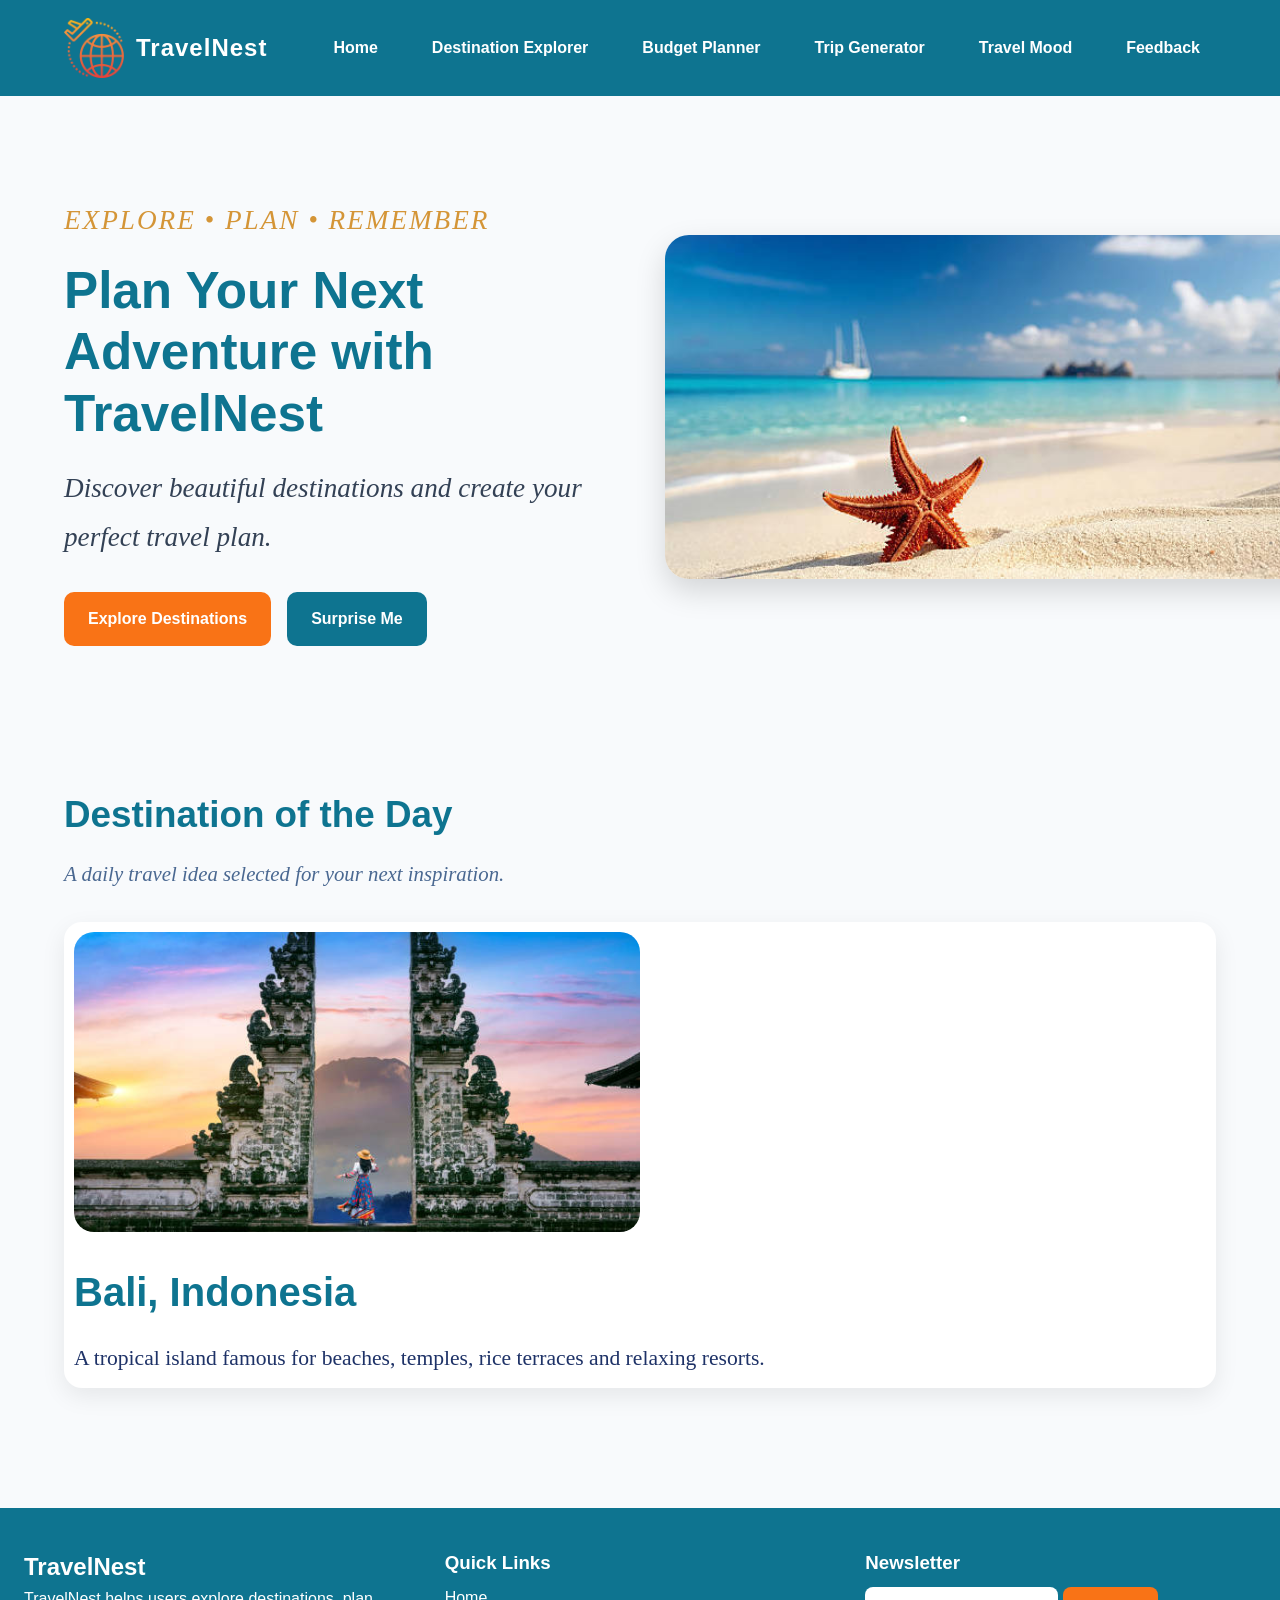
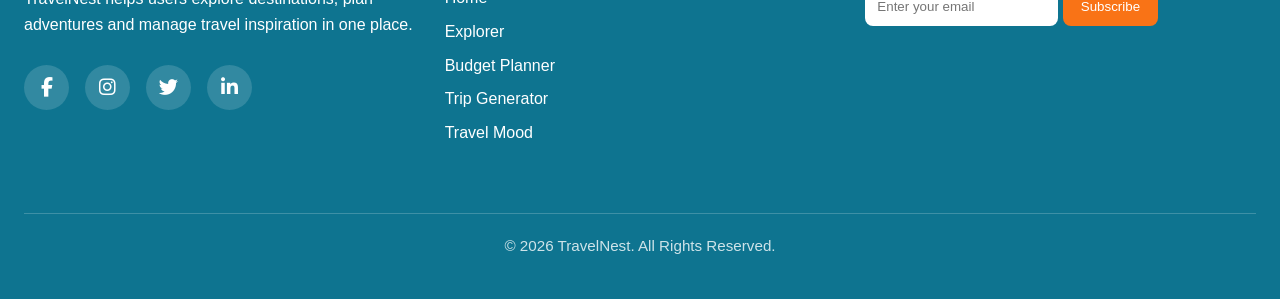
==== index.html @ eb11bd25 "Add files via upload" ====
<!DOCTYPE html>
<html lang="en">

<head>
  <meta charset="UTF-8">
  <meta name="viewport" content="width=device-width, initial-scale=1.0">

  <title>TravelNest | Home</title>

  <!-- CSS -->
  <link rel="stylesheet" href="css/style.css">
  <link
  rel="stylesheet"
  href="https://cdnjs.cloudflare.com/ajax/libs/font-awesome/6.5.1/css/all.min.css"
/>

  <!-- Favicon -->
  <link rel="icon" href="icons/favicon.ico">

  <!-- PWA -->
  <link rel="manifest" href="manifest.json">
</head>

<body>

  <!-- Header -->
  <header class="site-header">

    <nav class="navbar">

      <!-- Logo -->
      <a href="index.html" class="logo">
  <img src="images/logo.png" alt="TravelNest Logo" >
  <span>TravelNest</span>
</a>

      <!-- Hamburger Button -->
      <button class="menu-toggle" id="menuToggle">
        ☰
      </button>

      <!-- Navigation Links -->
      <ul class="nav-links" id="navLinks">

        <li>
          <a href="index.html">Home</a>
        </li>

        <li>
          <a href="explorer.html">Destination Explorer</a>
        </li>

        <li>
          <a href="budget.html">Budget Planner</a>
        </li>

        <li>
          <a href="generator.html">Trip Generator</a>
        </li>

        <li>
          <a href="mood.html">Travel Mood</a>
        </li>

        <li>
          <a href="feedback.html">Feedback</a>
        </li>

      </ul>

    </nav>

  </header>

  <!-- Main Content -->
  <main>
    <section class="hero reveal">
  <article class="hero-text">
    <p class="eyebrow">Explore • Plan • Remember</p>

    <h1>Plan Your Next Adventure with TravelNest</h1>

    <p id="quoteText">
      Discover beautiful destinations and create your perfect travel plan.
    </p>

    <div class="hero-buttons">
      <a href="explorer.html" class="btn">Explore Destinations</a>
      <a href="generator.html" class="btn btn-secondary">Surprise Me</a>
    </div>
  </article>

  <article class="hero-image">
    <img src="images/hero-travel.jpg" alt="Beautiful beach travel destination">
  </article>
</section>

<section class="section reveal">
  <h2>Destination of the Day</h2>
  <p class="section-intro">
    A daily travel idea selected for your next inspiration.
  </p>

  <article class="feature-card" id="destinationOfDay">
    <h3>Loading destination...</h3>
    <p>Please wait...</p>
  </article>
</section>

  </main>

  <!-- Footer -->
  <footer class="site-footer">

    <!-- About -->
    <section>

      <h2>TravelNest</h2>

      <p>
        TravelNest helps users explore destinations,
        plan adventures and manage travel inspiration
        in one place.
      </p>
      <div class="social-icons">

  <a href="#">
    <i class="fab fa-facebook-f"></i>
  </a>

  <a href="#">
    <i class="fab fa-instagram"></i>
  </a>

  <a href="#">
    <i class="fab fa-twitter"></i>
  </a>

  <a href="#">
    <i class="fab fa-linkedin-in"></i>
  </a>

</div>

    </section>

    <!-- Quick Links -->
    <section>

      <h3>Quick Links</h3>

      <a href="index.html">Home</a>
      <a href="explorer.html">Explorer</a>
      <a href="budget.html">Budget Planner</a>
      <a href="generator.html">Trip Generator</a>
      <a href="mood.html">Travel Mood</a>

    </section>

    <!-- Newsletter -->
    <section>

      <h3>Newsletter</h3>

      <form id="newsletterForm">

        <input
          type="email"
          id="newsletterEmail"
          placeholder="Enter your email"
        >

        <button type="submit">
          Subscribe
        </button>

      </form>

      <p id="newsletterMessage"></p>

    </section>
    <div class="footer-bottom">

  <p>
    © 2026 TravelNest. All Rights Reserved.
  </p>

</div>

  </footer>

  <!-- JavaScript -->
  <script src="js/main.js"></script>

</body>

</html>
---- css/style.css ----
:root {
  --primary: #0e7490;
  --secondary: #38bdf8;
  --accent: #f97316;
  --background: #f8fafc;
  --text: #1e293b;
  --white: #ffffff;
  --sand: #fef3c7;
}

* {
  margin: 0;
  padding: 0;
  box-sizing: border-box;
}

body {
  font-family: Arial, sans-serif;
  background: var(--background);
  color: var(--text);
  line-height: 1.6;
}

a {
  text-decoration: none;
}

.site-header {
  background: var(--primary);
  position: sticky;
  top: 0;
  z-index: 1000;
}

.navbar {
  max-width: 1200px;
  margin: auto;
  padding: 18px 24px;
  display: flex;
  justify-content: space-between;
  align-items: center;
}

.logo {
  color: var(--white);
  font-size: 1.5rem;
  font-weight: bold;
}

.nav-links {
  list-style: none;
  display: flex;
  gap: 22px;
}
.nav-links a {
  color: var(--white);

  font-weight: 600;

  padding: 10px 16px;

  border-radius: 10px;

  transition: 0.3s ease;
}
.nav-links a:hover {
  background: rgba(255, 255, 255, 0.15);

  color: #dda824;

  transform: translateY(-3px);

  box-shadow: 0 6px 14px rgba(0,0,0,0.15);
}

.menu-toggle {
  display: none;
  background: none;
  border: none;
  color: var(--white);
  font-size: 1.8rem;
  cursor: pointer;
}

.site-footer {
  margin-top: 60px;
  background: var(--primary);
  color: var(--white);
  padding: 40px 24px;
  display: grid;
  grid-template-columns: repeat(3, 1fr);
  gap: 30px;
}

.site-footer a {
  display: block;
  color: var(--white);
  margin: 8px 0;
}

.site-footer input {
  padding: 12px;
  border: none;
  border-radius: 8px;
  margin-top: 10px;
}

.site-footer button {
  padding: 12px 18px;
  border: none;
  border-radius: 8px;
  background: var(--accent);
  color: var(--white);
  cursor: pointer;
  margin-top: 10px;
}

#newsletterMessage {
  margin-top: 10px;
  color: var(--sand);
}

@media (max-width: 768px) {
  .menu-toggle {
    display: block;
  }

  .nav-links {
    display: none;
    position: absolute;
    top: 70px;
    right: 0;
    background: var(--primary);
    width: 100%;
    flex-direction: column;
    text-align: center;
    padding: 20px;
  }

  .nav-links.show {
    display: flex;
  }

  .site-footer {
    grid-template-columns: 1fr;
  }
}
/* HERO SECTION */

.hero {
  max-width: 1200px;
  margin: auto;
  padding: 80px 24px;
  display: grid;
  grid-template-columns: 1fr 1fr;
  gap: 50px;
  align-items: center;
}

.eyebrow {
  color: #d49537 !important;

  font-size: 1.9rem;

  font-weight: bold;

  margin-bottom: 15px;

  letter-spacing: 2px;

  text-transform: uppercase;
}


.hero-text h1 {
  font-size: 3.2rem;
  line-height: 1.2;
  color: var(--primary);
}
.hero-text p {
  margin-top: 20px;

  font-size: 1.7rem;

  font-family: Georgia, serif;

  font-style: italic;

  font-weight: 500;

  line-height: 1.8;

  color: #334155;
}


.hero-buttons {
  margin-top: 30px;
  display: flex;
  gap: 16px;
  flex-wrap: wrap;
}

.btn {
  display: inline-block;
  padding: 14px 24px;
  border-radius: 10px;
  background: var(--accent);
  color: var(--white);
  font-weight: bold;
  transition: 0.3s;
}

.btn:hover {
  transform: translateY(-5px);
  opacity: 0.9;
}

.btn-secondary {
  background: var(--primary);
}

.hero-image img {
  width: 140%;
  max-width: 670px;
  border-radius: 24px;
  box-shadow: 0 12px 30px rgba(0, 0, 0, 0.15);
  animation: floatImage 4s ease-in-out infinite;
}

/* DESTINATION SECTION */

.section {
  max-width: 1200px;
  margin: auto;
  padding: 60px 24px;
}

.section h2 {
  font-size: 2.3rem;
  color: var(--primary);
  margin-bottom: 10px;
}

.section-intro {
  margin-bottom: 30px;
  font-size: 1.3rem;

  font-family: Georgia, serif;

  font-style: italic;

  color: #4a6891;

  line-height: 1.8;
}

.feature-card {
  background: var(--white);
  padding: 10px;
  border-radius: 18px;
  box-shadow: 0 8px 25px rgba(0, 0, 0, 0.08);
  transition: 0.3s;
}

.feature-card:hover {
  transform: translateY(-6px);
}

/* ANIMATIONS */

@keyframes floatImage {
  0% {
    transform: translateY(0px);
  }

  50% {
    transform: translateY(-10px);
  }

  100% {
    transform: translateY(0px);
  }
}

/* MOBILE RESPONSIVE */

@media (max-width: 768px) {

  .hero {
    grid-template-columns: 1fr;
    text-align: center;
    padding: 60px 20px;
  }

  .hero-text h1 {
    font-size: 2.3rem;
  }

  .hero-buttons {
    justify-content: center;
  }

}
/* PAGE HERO */

.page-hero {
  background: linear-gradient(
      rgba(0, 0, 0, 0.45),
      rgba(0, 0, 0, 0.45)
    ),
    url("../images/explorer-banner.jpg");

  background-size: cover;
  background-position: center;

  color: var(--white);

  text-align: center;

  padding: 100px 20px;
}

.page-hero h1 {
  font-size: 3rem;
  margin-bottom: 15px;
}

.page-hero p {
  font-size: 1.1rem;
}

/* FILTER SECTION */

.filter-section {
  max-width: 1200px;

  margin: 40px auto;

  padding: 0 24px;

  display: grid;

  grid-template-columns: 2fr 1fr;

  gap: 20px;
}

.filter-section input,
.filter-section select {
  padding: 16px;

  border-radius: 12px;

  border: 1px solid #d1d5db;

  font-size: 1rem;
}

/* DESTINATION GRID */

.destination-grid {
  max-width: 1200px;

  margin: auto;

  padding: 20px 24px 60px;

  display: grid;

  grid-template-columns: repeat(auto-fit, minmax(260px, 1fr));

  gap: 30px;
}

/* DESTINATION CARD */

.destination-card {
  background: var(--white);

  border-radius: 18px;

  overflow: hidden;

  box-shadow: 0 8px 20px rgba(0, 0, 0, 0.08);

  transition: 0.3s;
}

.destination-card:hover {
  transform: translateY(-8px);
}

.destination-card img {
  width: 100%;

  height: 220px;

  object-fit: cover;
}

.destination-card-content {
  padding: 20px;
}

.destination-card-content h3 {
  color: var(--primary);

  margin-bottom: 10px;
}

.destination-card-content button {
  margin-top: 15px;

  padding: 12px 18px;

  border: none;

  border-radius: 10px;

  background: var(--accent);

  color: var(--white);

  cursor: pointer;

  transition: 0.3s;
}

.destination-card-content button:hover {
  opacity: 0.9;
}

/* MODAL */

.modal {
  position: fixed;

  inset: 0;

  background: rgba(0, 0, 0, 0.6);

  display: none;

  justify-content: center;

  align-items: center;

  padding: 20px;

  z-index: 2000;
}

.show-modal {
  display: flex;
}

.modal-content {
  background: var(--white);

  width: 100%;

  max-width: 700px;

  border-radius: 20px;

  padding: 30px;

  position: relative;

  animation: modalFade 0.3s ease;
}

.close-modal {
  position: absolute;

  top: 15px;

  right: 20px;

  border: none;

  background: none;

  font-size: 2rem;

  cursor: pointer;
}

.modal-content h2 {
  color: var(--primary);

  margin-bottom: 15px;
}

.modal-content h3 {
  margin-top: 25px;

  margin-bottom: 10px;

  color: var(--accent);
}

.modal-content ul {
  padding-left: 20px;
}

.modal-content table {
  width: 100%;

  border-collapse: collapse;

  margin-top: 15px;
}

.modal-content th,
.modal-content td {
  border: 1px solid #d1d5db;

  padding: 12px;

  text-align: left;
}

.modal-content th {
  background: var(--primary);

  color: var(--white);
}

/* MODAL ANIMATION */

@keyframes modalFade {
  from {
    transform: scale(0.9);

    opacity: 0;
  }

  to {
    transform: scale(1);

    opacity: 1;
  }
}

/* MOBILE */

@media (max-width: 768px) {

  .page-hero h1 {
    font-size: 2.2rem;
  }

  .filter-section {
    grid-template-columns: 1fr;
  }

}
/* BUDGET PAGE */

.budget-banner {
  background:
    linear-gradient(
      rgba(0,0,0,0.45),
      rgba(0,0,0,0.45)
    ),
    url("../images/budget-banner.jpg");

  background-size: cover;
  background-position: center;
}

.budget-section {
  max-width: 1200px;

  margin: auto;

  padding: 60px 24px;

  display: grid;

  grid-template-columns: 1fr 1fr;

  gap: 40px;
}

.budget-card,
.budget-results {
  background: var(--white);

  padding: 35px;

  border-radius: 20px;

  box-shadow: 0 8px 20px rgba(0,0,0,0.08);
}

.budget-card h2,
.budget-results h2 {
  margin-bottom: 25px;

  color: var(--primary);
}

.budget-card form {
  display: flex;

  flex-direction: column;

  gap: 18px;
}

.budget-card label {
  font-weight: bold;
}

.budget-card input {
  padding: 14px;

  border-radius: 10px;

  border: 1px solid #d1d5db;

  font-size: 1rem;
}

#budgetOutput {
  margin-bottom: 25px;

  line-height: 1.8;
}

/* PROGRESS BAR */

.progress-container {
  width: 100%;

  height: 24px;

  background: #e5e7eb;

  border-radius: 20px;

  overflow: hidden;
}

.progress-bar {
  width: 0;

  height: 100%;

  background: var(--accent);

  transition: 0.5s;
}

/* MOBILE */

@media (max-width: 768px) {

  .budget-section {
    grid-template-columns: 1fr;
  }

}
/* GENERATOR PAGE */

.generator-banner {
  background:
    linear-gradient(rgba(0,0,0,0.45), rgba(0,0,0,0.45)),
    url("../images/generator-banner.jpg");
  background-size: cover;
  background-position: center;
}

.generator-section {
  max-width: 1200px;
  margin: auto;
  padding: 60px 24px;
  display: grid;
  grid-template-columns: 1fr 1fr;
  gap: 40px;
}

.generator-card,
.generator-result {
  background: var(--white);
  padding: 35px;
  border-radius: 20px;
  box-shadow: 0 8px 20px rgba(0,0,0,0.08);
}

.generator-card h2,
.generator-result h2 {
  color: var(--primary);
  margin-bottom: 25px;
}

.generator-card form {
  display: flex;
  flex-direction: column;
  gap: 18px;
}

.generator-card label {
  font-weight: bold;
}

.generator-card select {
  padding: 14px;
  border-radius: 10px;
  border: 1px solid #d1d5db;
  font-size: 1rem;
}

.generator-result img {
  width: 100%;
  height: 230px;
  object-fit: cover;
  border-radius: 16px;
  margin-bottom: 18px;
}

.result-animation {
  animation: popResult 0.4s ease;
}

@keyframes popResult {
  from {
    transform: scale(0.95);
    opacity: 0;
  }

  to {
    transform: scale(1);
    opacity: 1;
  }
}

.wishlist-list {
  display: grid;
  grid-template-columns: repeat(auto-fit, minmax(220px, 1fr));
  gap: 20px;
}

.wishlist-item {
  background: var(--white);
  padding: 20px;
  border-radius: 16px;
  box-shadow: 0 6px 16px rgba(0,0,0,0.08);
}

.wishlist-item h3 {
  color: var(--primary);
}

@media (max-width: 768px) {
  .generator-section {
    grid-template-columns: 1fr;
  }
}
/* TRAVEL MOOD PAGE */

.mood-banner {
  background:
    linear-gradient(rgba(0,0,0,0.45), rgba(0,0,0,0.45)),
    url("../images/mood-banner.jpg");
  background-size: cover;
  background-position: center 42%;
}

.mood-section {
  max-width: 1200px;
  margin: auto;
  padding: 60px 24px;
  display: grid;
  grid-template-columns: 1fr 1fr;
  gap: 40px;
}

.mood-card {
  background: var(--white);
  padding: 35px;
  border-radius: 20px;
  box-shadow: 0 8px 20px rgba(0,0,0,0.08);
}

.mood-card h2 {
  color: var(--primary);
  margin-bottom: 15px;
}

.sound-buttons {
  margin: 25px 0;
  display: flex;
  gap: 14px;
  flex-wrap: wrap;
}

#tripStatusForm {
  display: flex;
  flex-direction: column;
  gap: 18px;
}

#tripStatusForm label {
  font-weight: bold;
}

#tripStatusForm input,
#tripStatusForm select {
  padding: 14px;
  border-radius: 10px;
  border: 1px solid #d1d5db;
}

.tracker-list {
  display: grid;
  grid-template-columns: repeat(auto-fit, minmax(220px, 1fr));
  gap: 20px;
}

.tracker-item {
  background: var(--white);
  padding: 20px;
  border-radius: 16px;
  box-shadow: 0 6px 16px rgba(0,0,0,0.08);
}

.tracker-item h3 {
  color: var(--primary);
}

@media (max-width: 768px) {
  .mood-section {
    grid-template-columns: 1fr;
  }
}
/* FEEDBACK PAGE */

.feedback-banner {
  background:
    linear-gradient(rgba(0,0,0,0.45), rgba(0,0,0,0.45)),
    url("../images/feedback-banner.jpg");
  background-size: cover;
  background-position: center 50%;
  
  
}

.feedback-section {
  max-width: 1200px;
  margin: auto;
  padding: 60px 24px;
  display: grid;
  grid-template-columns: 1fr 1fr;
  gap: 40px;
}

.feedback-card {
  background: var(--white);
  padding: 35px;
  border-radius: 20px;
  box-shadow: 0 8px 20px rgba(0,0,0,0.08);
}

.feedback-card h2 {
  color: var(--primary);
  margin-bottom: 25px;
}

#feedbackForm {
  display: flex;
  flex-direction: column;
  gap: 16px;
}

#feedbackForm label {
  font-weight: bold;
}

#feedbackForm input,
#feedbackForm textarea {
  padding: 14px;
  border-radius: 10px;
  border: 1px solid #d1d5db;
  font-size: 1rem;
}

#feedbackMessage {
  margin-top: 18px;
  font-weight: bold;
  color: var(--primary);
}

.faq-item {
  margin-bottom: 15px;
  border-bottom: 1px solid #e5e7eb;
  padding-bottom: 12px;
}

.faq-question {
  width: 100%;
  background: none;
  border: none;
  text-align: left;
  color: var(--primary);
  font-weight: bold;
  font-size: 1rem;
  cursor: pointer;
  padding: 10px 0;
}

.faq-answer {
  display: none;
  margin-top: 8px;
}

.faq-answer.show-answer {
  display: block;
}

@media (max-width: 768px) {
  .feedback-section {
    grid-template-columns: 1fr;
  }
}
/* SCROLL REVEAL ANIMATION */

.reveal {
  opacity: 0;
  transform: translateY(40px);
  transition: 0.8s ease;
}

.reveal.active {
  opacity: 1;
  transform: translateY(0);
}
.destination-day-image {
  width: 50%;

  height: 300px;

  object-fit: cover;

  border-radius: 20px;

  margin-bottom: 20px;

  transition: 0.4s;
}

.destination-day-image:hover {
  transform: scale(1.04);

  box-shadow: 0 12px 25px rgba(0,0,0,0.18);
}
.feature-card h3 {
  font-size: 2.5rem;

  color: var(--primary);

  margin-bottom: 15px;
}

.feature-card p {
  font-size: 1.35rem;

  color: #1e3267;

  line-height: 1.8;

  font-family: Georgia, serif;
}
.logo img {
  height: 60px;

  width: auto;

  transition: 0.3s;
}

.logo img:hover {
  transform: scale(1.08);
}

.logo {
  display: flex;

  align-items: center;

  gap: 12px;

  color: white;

  font-size: 1.5rem;

  font-weight: bold;
}

.logo img {
  height: 60px;

  width: auto;

  transition: 0.3s;
}

.logo img:hover {
  transform: scale(1.08);
}

.logo span {
  color: white;

  font-weight: bold;

  letter-spacing: 1px;
}
.social-icons {
  display: flex;

  gap: 16px;

  margin-top: 20px;
}

.social-icons a {
  width: 45px;

  height: 45px;

  background: rgba(255,255,255,0.15);

  color: white;

  border-radius: 50%;

  display: flex;

  align-items: center;

  justify-content: center;

  font-size: 1.2rem;

  transition: 0.3s;
}

.social-icons a:hover {
  background: #fbbf24;

  transform: translateY(-5px);

  color: #0f172a;
}
.footer-bottom {
  grid-column: 1 / -1;

  text-align: center;

  margin-top: 30px;

  padding-top: 20px;

  border-top: 1px solid rgba(255,255,255,0.2);

  font-size: 0.95rem;

  color: rgba(255,255,255,0.8);
}
.remove-btn {
  margin-top: 15px;

  padding: 5px 8px;

  border: none;

  border-radius: 10px;

  background: #c8c695;

  color: white;

  cursor: pointer;

  transition: 0.3s;
}

.remove-btn:hover {
  background: #b46517;

  transform: translateY(-3px);
}
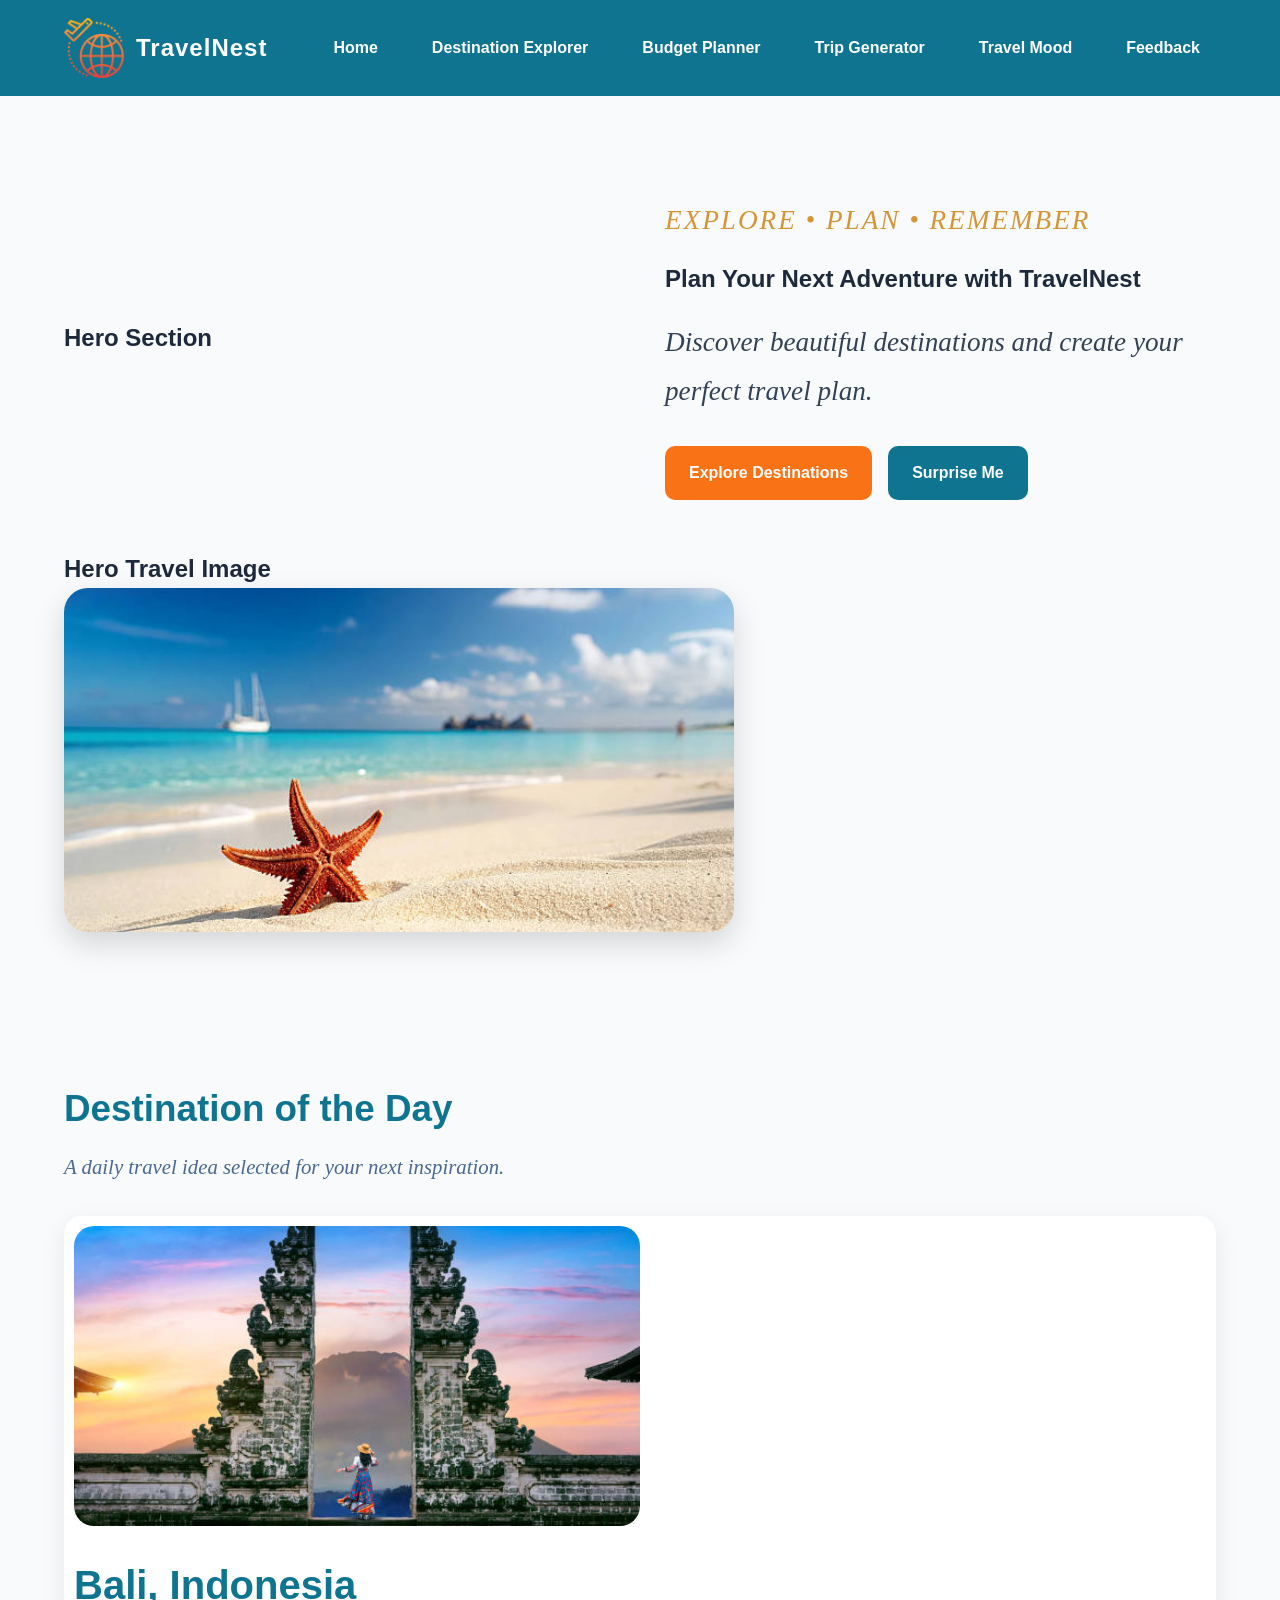
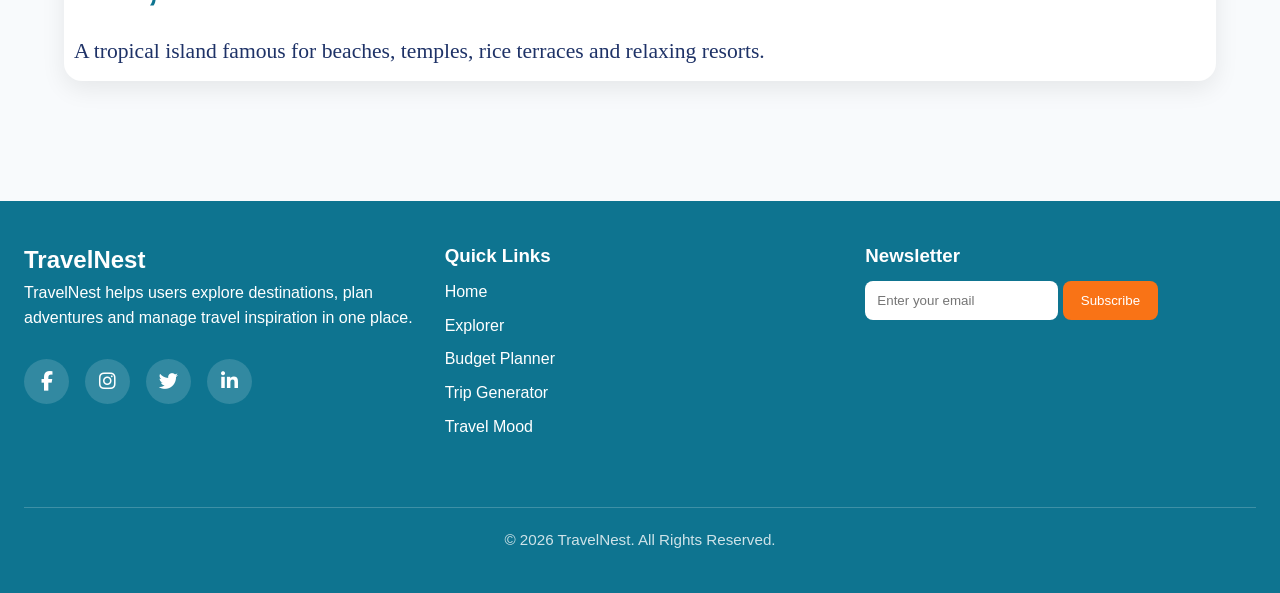
==== commit 56116043: "Add hidden headings for accessibility Added hidden headings for accessibility in hero section." ====
--- a/index.html
+++ b/index.html
@@ -12,7 +12,7 @@
   <link
   rel="stylesheet"
   href="https://cdnjs.cloudflare.com/ajax/libs/font-awesome/6.5.1/css/all.min.css"
-/>
+>
 
   <!-- Favicon -->
   <link rel="icon" href="icons/favicon.ico">
@@ -75,10 +75,13 @@
   <!-- Main Content -->
   <main>
     <section class="hero reveal">
+     <h2 class="hidden-heading">
+  Hero Section
+</h2> 
   <article class="hero-text">
     <p class="eyebrow">Explore • Plan • Remember</p>
 
-    <h1>Plan Your Next Adventure with TravelNest</h1>
+    <h2>Plan Your Next Adventure with TravelNest</h2>
 
     <p id="quoteText">
       Discover beautiful destinations and create your perfect travel plan.
@@ -91,6 +94,10 @@
   </article>
 
   <article class="hero-image">
+    <h2 class="hidden-heading">
+    Hero Travel Image
+  </h2>
+
     <img src="images/hero-travel.jpg" alt="Beautiful beach travel destination">
   </article>
 </section>
@@ -194,4 +201,4 @@
 
 </body>
 
-</html>+</html>
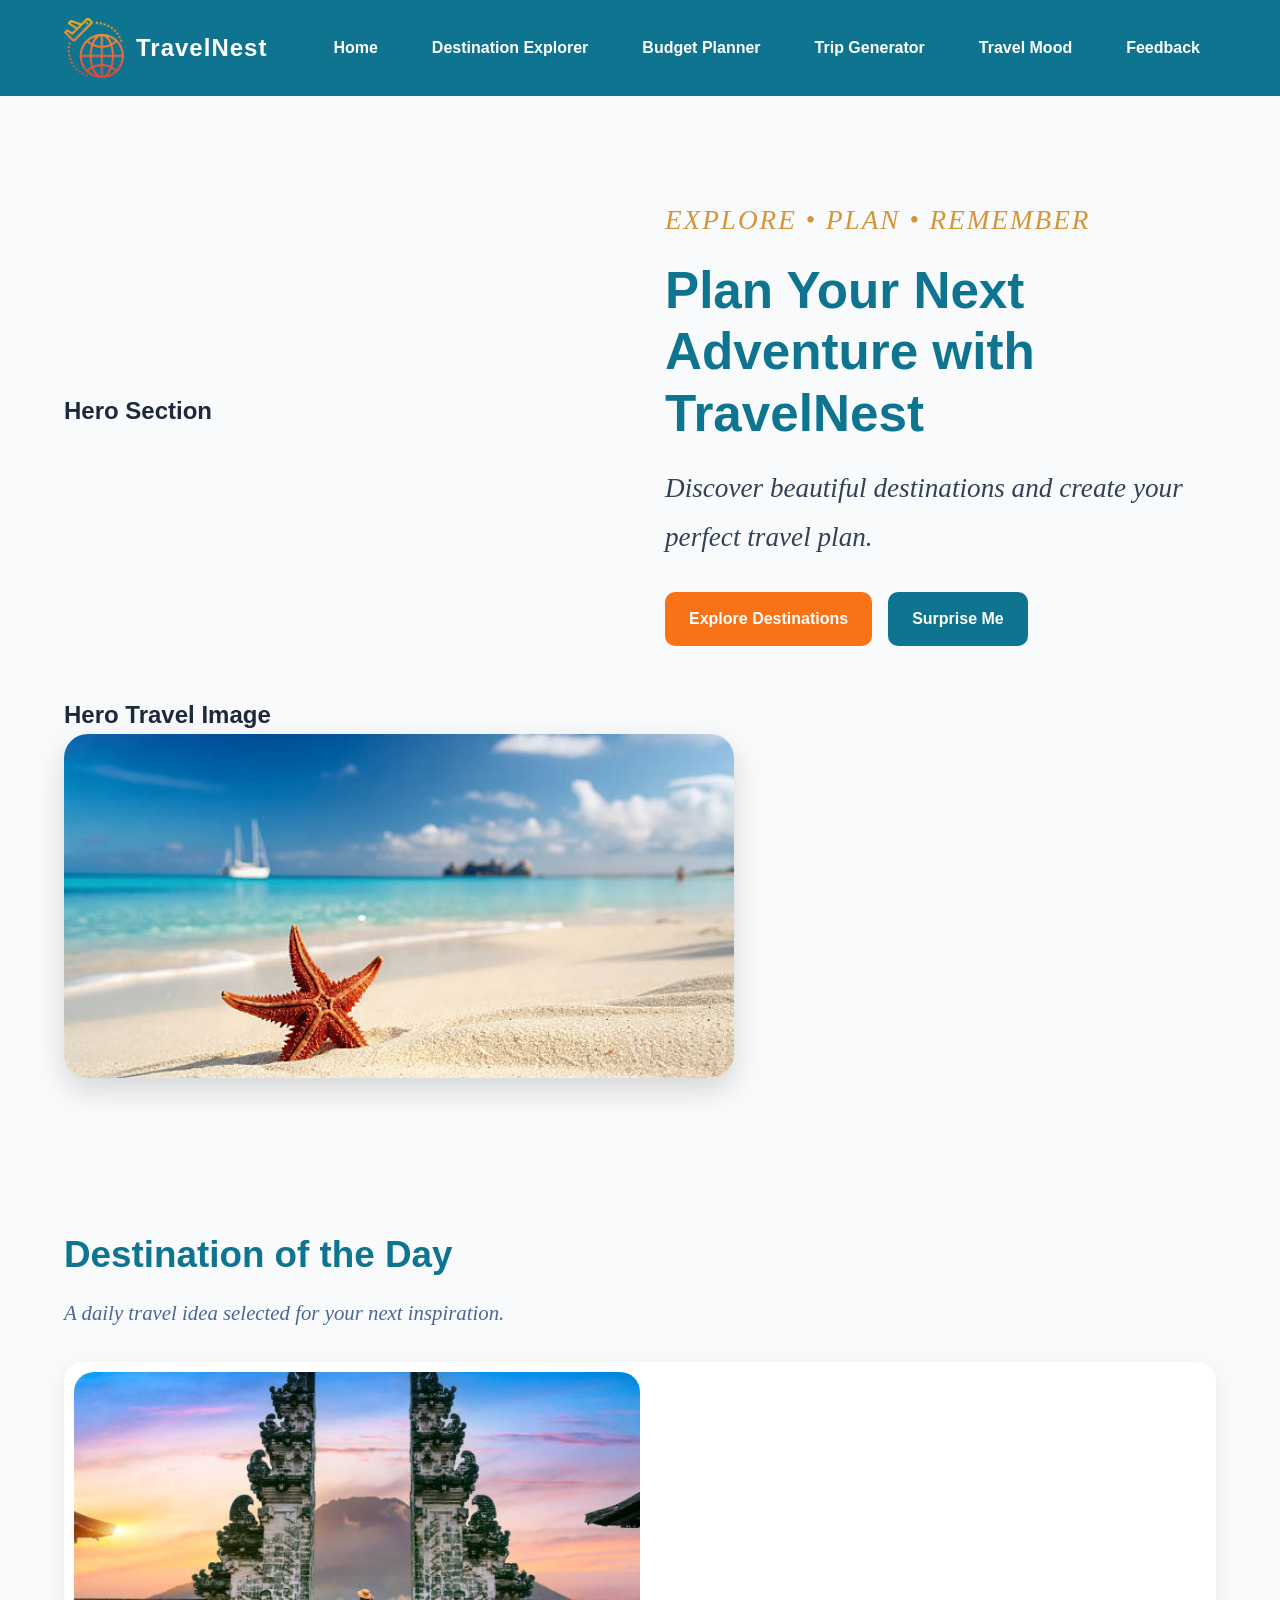
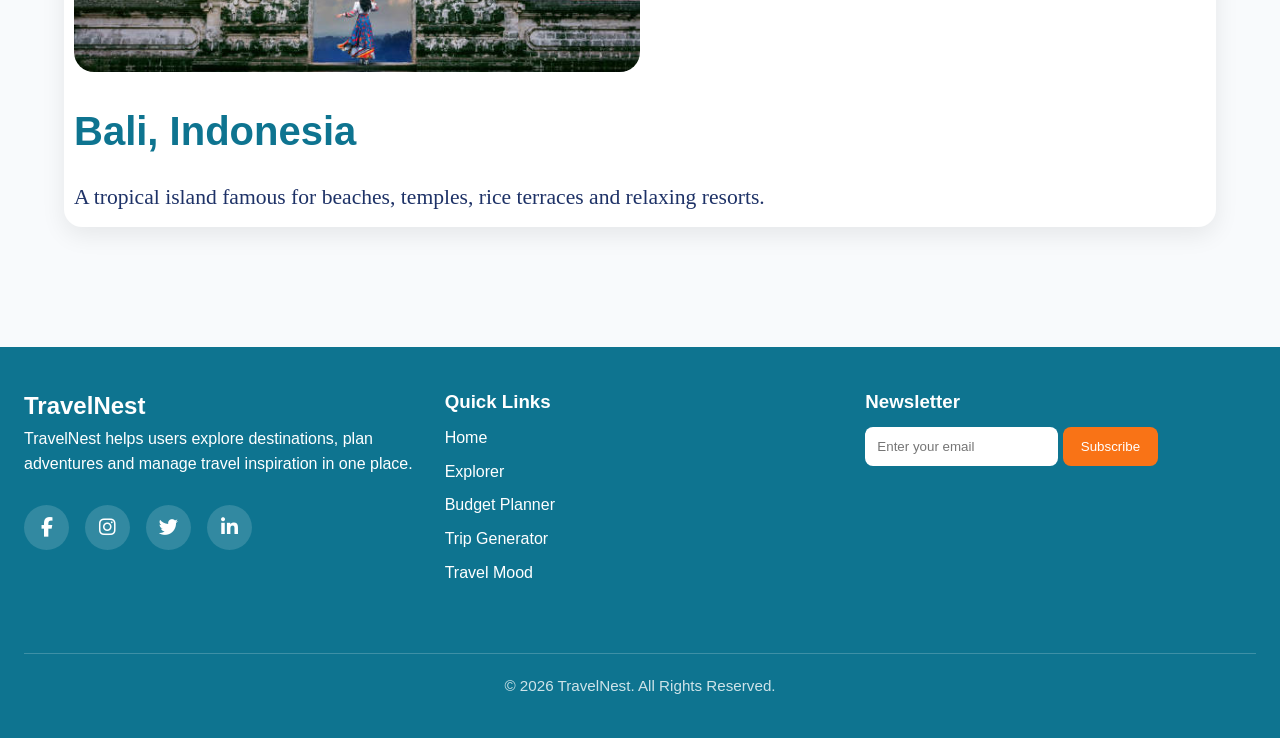
==== commit 2b13c881: "Update index.html" ====
--- a/index.html
+++ b/index.html
@@ -81,7 +81,7 @@
   <article class="hero-text">
     <p class="eyebrow">Explore • Plan • Remember</p>
 
-    <h2>Plan Your Next Adventure with TravelNest</h2>
+    <h1>Plan Your Next Adventure with TravelNest</h1>
 
     <p id="quoteText">
       Discover beautiful destinations and create your perfect travel plan.
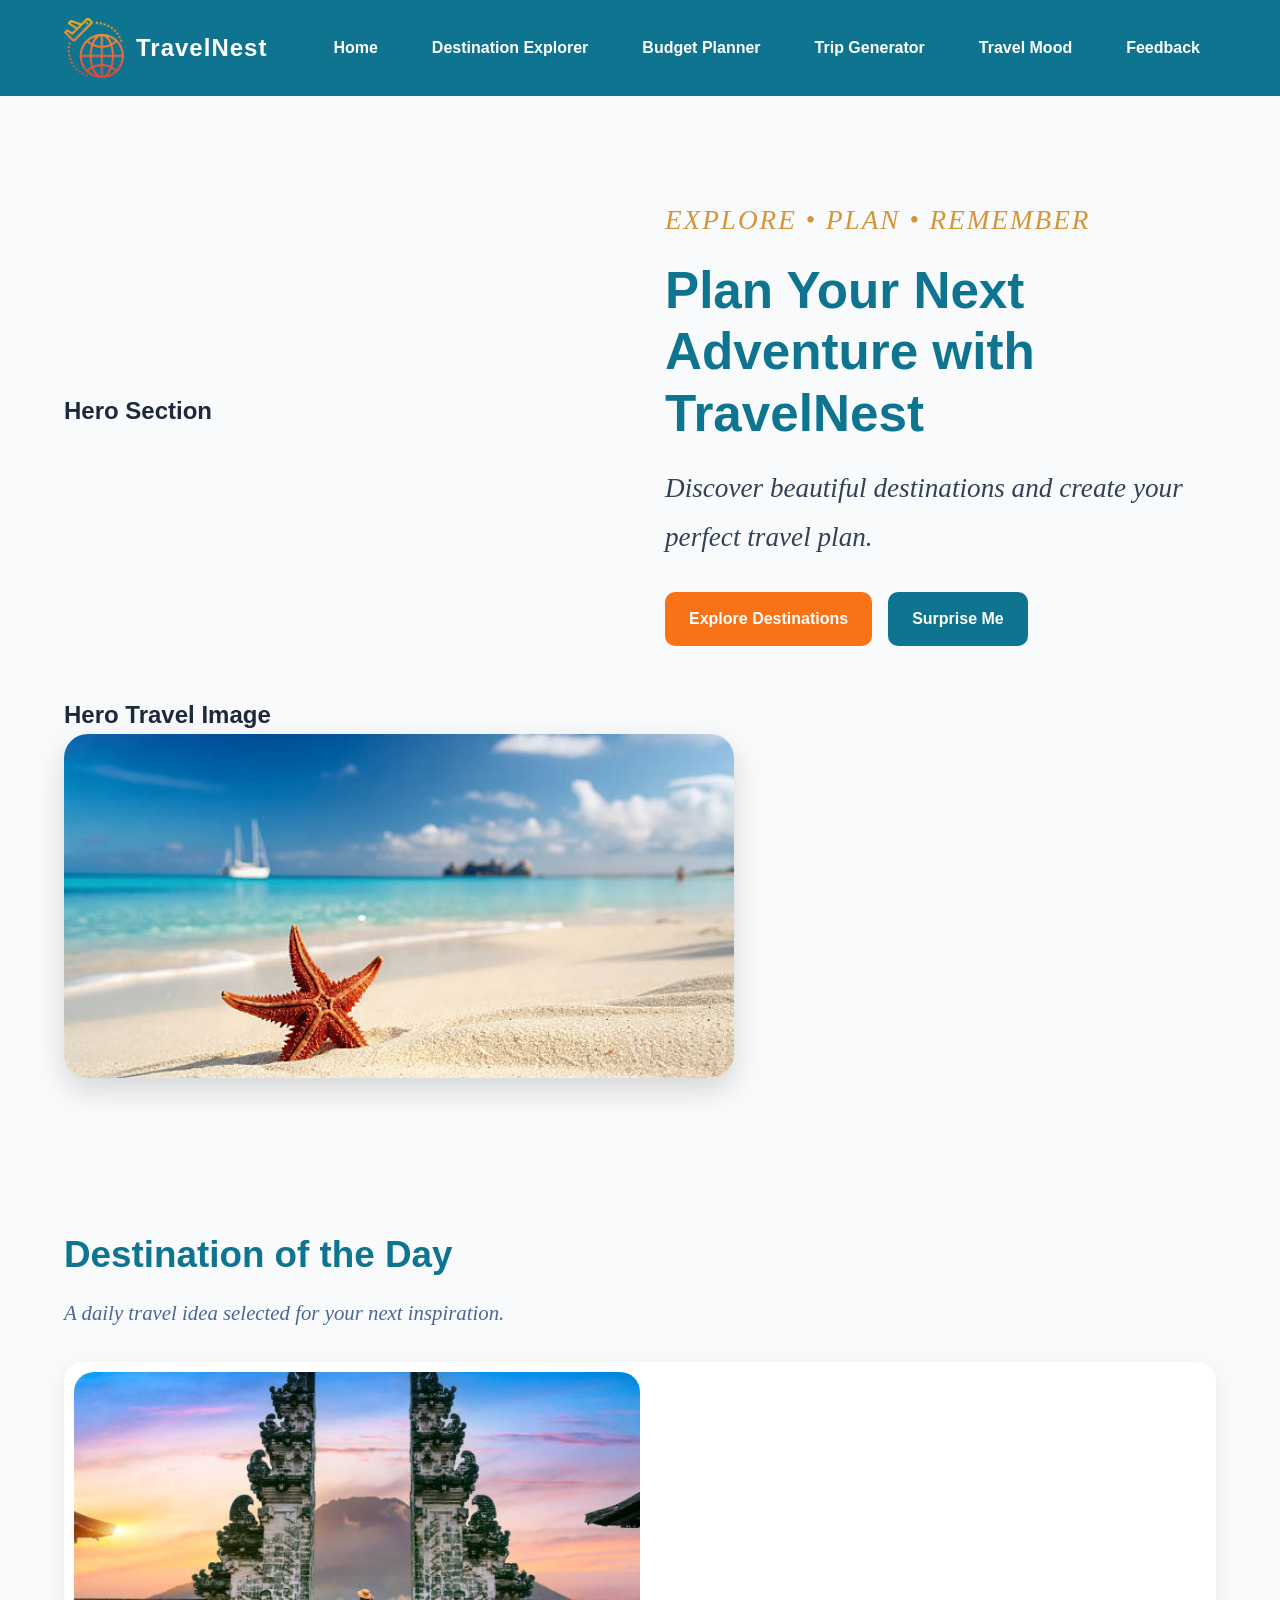
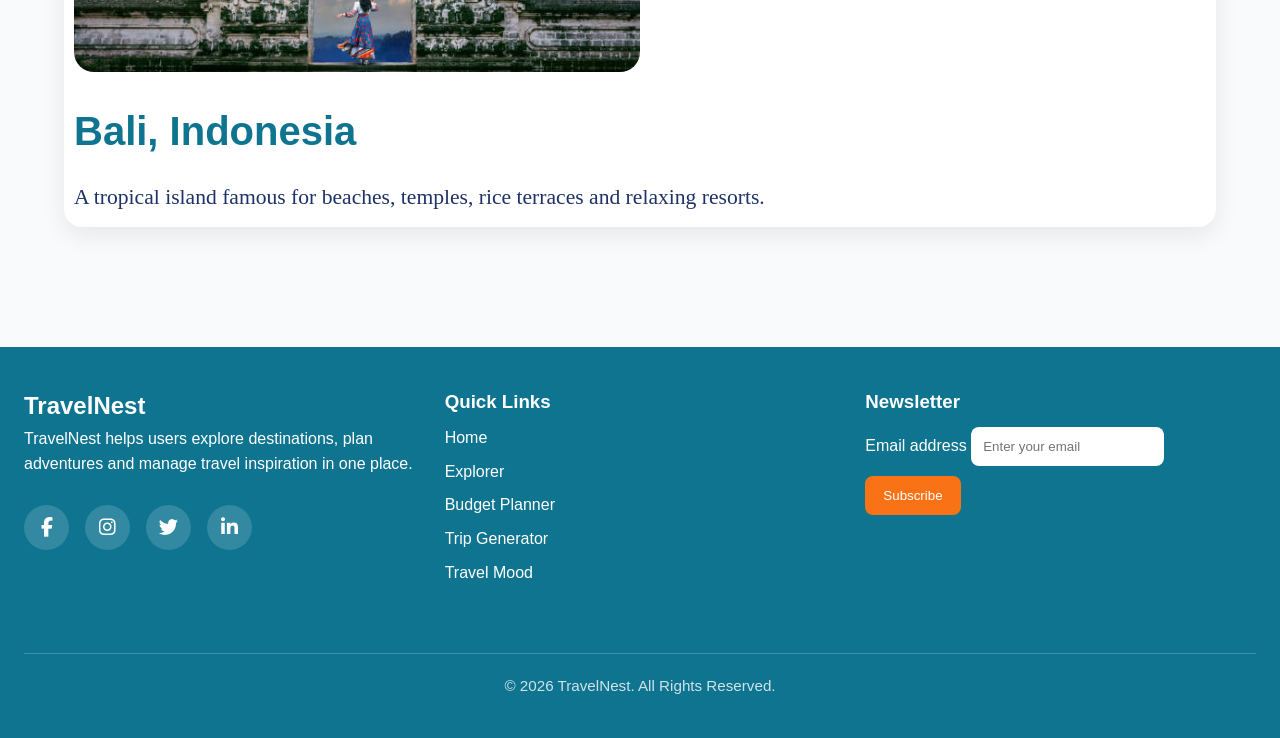
==== commit 83c16e4c: "Update index.html" ====
--- a/index.html
+++ b/index.html
@@ -10,9 +10,9 @@
   <!-- CSS -->
   <link rel="stylesheet" href="css/style.css">
   <link
-  rel="stylesheet"
-  href="https://cdnjs.cloudflare.com/ajax/libs/font-awesome/6.5.1/css/all.min.css"
->
+    rel="stylesheet"
+    href="https://cdnjs.cloudflare.com/ajax/libs/font-awesome/6.5.1/css/all.min.css"
+  >
 
   <!-- Favicon -->
   <link rel="icon" href="icons/favicon.ico">
@@ -29,42 +29,25 @@
     <nav class="navbar">
 
       <!-- Logo -->
-      <a href="index.html" class="logo">
-  <img src="images/logo.png" alt="TravelNest Logo" >
-  <span>TravelNest</span>
-</a>
+      <a href="index.html" class="logo" aria-label="TravelNest Home">
+        <img src="images/logo.png" alt="TravelNest Logo">
+        <span>TravelNest</span>
+      </a>
 
       <!-- Hamburger Button -->
-      <button class="menu-toggle" id="menuToggle">
+      <button class="menu-toggle" id="menuToggle" aria-label="Open navigation menu">
         ☰
       </button>
 
       <!-- Navigation Links -->
       <ul class="nav-links" id="navLinks">
 
-        <li>
-          <a href="index.html">Home</a>
-        </li>
-
-        <li>
-          <a href="explorer.html">Destination Explorer</a>
-        </li>
-
-        <li>
-          <a href="budget.html">Budget Planner</a>
-        </li>
-
-        <li>
-          <a href="generator.html">Trip Generator</a>
-        </li>
-
-        <li>
-          <a href="mood.html">Travel Mood</a>
-        </li>
-
-        <li>
-          <a href="feedback.html">Feedback</a>
-        </li>
+        <li><a href="index.html">Home</a></li>
+        <li><a href="explorer.html">Destination Explorer</a></li>
+        <li><a href="budget.html">Budget Planner</a></li>
+        <li><a href="generator.html">Trip Generator</a></li>
+        <li><a href="mood.html">Travel Mood</a></li>
+        <li><a href="feedback.html">Feedback</a></li>
 
       </ul>
 
@@ -74,45 +57,48 @@
 
   <!-- Main Content -->
   <main>
+
     <section class="hero reveal">
-     <h2 class="hidden-heading">
-  Hero Section
-</h2> 
-  <article class="hero-text">
-    <p class="eyebrow">Explore • Plan • Remember</p>
 
-    <h1>Plan Your Next Adventure with TravelNest</h1>
+      <h2 class="hidden-heading">Hero Section</h2>
 
-    <p id="quoteText">
-      Discover beautiful destinations and create your perfect travel plan.
-    </p>
+      <article class="hero-text">
+        <p class="eyebrow">Explore • Plan • Remember</p>
 
-    <div class="hero-buttons">
-      <a href="explorer.html" class="btn">Explore Destinations</a>
-      <a href="generator.html" class="btn btn-secondary">Surprise Me</a>
-    </div>
-  </article>
+        <h1>Plan Your Next Adventure with TravelNest</h1>
 
-  <article class="hero-image">
-    <h2 class="hidden-heading">
-    Hero Travel Image
-  </h2>
+        <p id="quoteText">
+          Discover beautiful destinations and create your perfect travel plan.
+        </p>
 
-    <img src="images/hero-travel.jpg" alt="Beautiful beach travel destination">
-  </article>
-</section>
+        <div class="hero-buttons">
+          <a href="explorer.html" class="btn">Explore Destinations</a>
+          <a href="generator.html" class="btn btn-secondary">Surprise Me</a>
+        </div>
+      </article>
 
-<section class="section reveal">
-  <h2>Destination of the Day</h2>
-  <p class="section-intro">
-    A daily travel idea selected for your next inspiration.
-  </p>
+      <article class="hero-image">
+        <h2 class="hidden-heading">Hero Travel Image</h2>
 
-  <article class="feature-card" id="destinationOfDay">
-    <h3>Loading destination...</h3>
-    <p>Please wait...</p>
-  </article>
-</section>
+        <img src="images/hero-travel.jpg" alt="Beautiful beach travel destination">
+      </article>
+
+    </section>
+
+    <section class="section reveal">
+
+      <h2>Destination of the Day</h2>
+
+      <p class="section-intro">
+        A daily travel idea selected for your next inspiration.
+      </p>
+
+      <article class="feature-card" id="destinationOfDay">
+        <h3>Loading destination...</h3>
+        <p>Please wait...</p>
+      </article>
+
+    </section>
 
   </main>
 
@@ -129,25 +115,26 @@
         plan adventures and manage travel inspiration
         in one place.
       </p>
+
       <div class="social-icons">
 
-  <a href="#">
-    <i class="fab fa-facebook-f"></i>
-  </a>
+        <a href="#" aria-label="Visit TravelNest Facebook page">
+          <i class="fab fa-facebook-f"></i>
+        </a>
 
-  <a href="#">
-    <i class="fab fa-instagram"></i>
-  </a>
+        <a href="#" aria-label="Visit TravelNest Instagram page">
+          <i class="fab fa-instagram"></i>
+        </a>
 
-  <a href="#">
-    <i class="fab fa-twitter"></i>
-  </a>
+        <a href="#" aria-label="Visit TravelNest Twitter page">
+          <i class="fab fa-twitter"></i>
+        </a>
 
-  <a href="#">
-    <i class="fab fa-linkedin-in"></i>
-  </a>
+        <a href="#" aria-label="Visit TravelNest LinkedIn page">
+          <i class="fab fa-linkedin-in"></i>
+        </a>
 
-</div>
+      </div>
 
     </section>
 
@@ -171,9 +158,12 @@
 
       <form id="newsletterForm">
 
+        <label for="newsletterEmail">Email address</label>
+
         <input
           type="email"
           id="newsletterEmail"
+          name="newsletterEmail"
           placeholder="Enter your email"
         >
 
@@ -186,13 +176,14 @@
       <p id="newsletterMessage"></p>
 
     </section>
+
     <div class="footer-bottom">
 
-  <p>
-    © 2026 TravelNest. All Rights Reserved.
-  </p>
+      <p>
+        © 2026 TravelNest. All Rights Reserved.
+      </p>
 
-</div>
+    </div>
 
   </footer>
 
